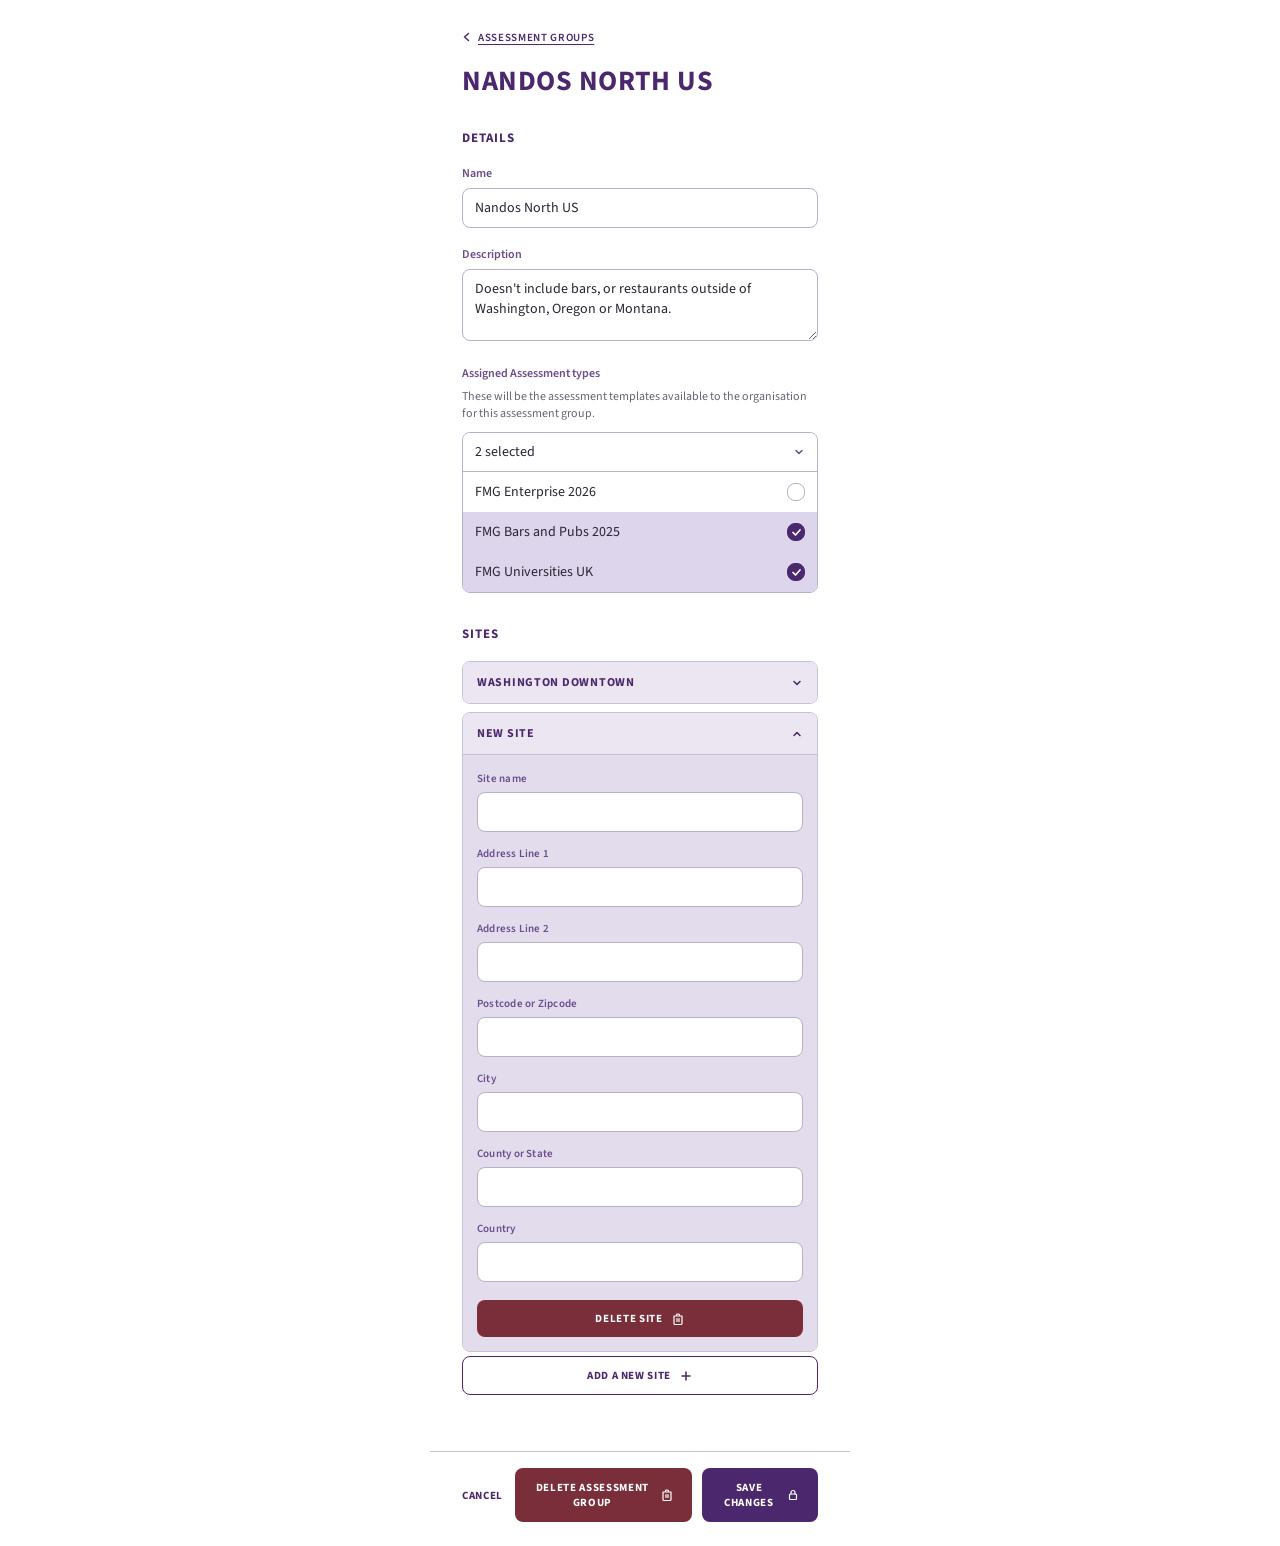
==== assessment-group-panel.html @ a785164b "Update hero copy and standardize 8px corner radius site-wide. Unify rectangular UI chrome through a " ====
<!DOCTYPE html>
<html lang="en">
  <head>
    <meta charset="utf-8" />
    <meta name="viewport" content="width=device-width, initial-scale=1" />
    <title>Assessment Group — Nandos North US</title>
    <link rel="preconnect" href="https://fonts.googleapis.com" />
    <link rel="preconnect" href="https://fonts.gstatic.com" crossorigin />
    <link
      href="https://fonts.googleapis.com/css2?family=Source+Sans+3:wght@400;600;700&display=swap"
      rel="stylesheet"
    />
    <style>
      *,
      *::before,
      *::after {
        box-sizing: border-box;
      }

      :root {
        --purple: #4b286d;
        --purple-hover: #3d1f58;
        --purple-pressed: #2f1845;
        --purple-muted: #6b4d8a;
        --lavender: #ebe6f2;
        --lavender-deep: #e2dced;
        --lavender-pressed: #d4c9e4;
        --lavender-selected: #ddd5eb;
        --red: #7a2e3a;
        --red-hover: #682733;
        --red-pressed: #551f28;
        --border: #c8c0d4;
        --border-input: #b8b0c4;
        --text-muted: #6a6278;
        --white: #ffffff;
        --panel-width: 420px;
        --radius-rect: 8px;
        --font: "Source Sans 3", Helvetica, Arial, sans-serif;
      }

      html,
      body {
        margin: 0;
        min-height: 100%;
        font-family: var(--font);
        font-size: 14px;
        color: var(--purple);
        background: var(--white);
      }

      .side-panel {
        width: 100%;
        max-width: var(--panel-width);
        min-height: 100vh;
        margin: 0 auto;
        background: var(--white);
        display: flex;
        flex-direction: column;
      }

      .side-panel__scroll {
        flex: 1;
        overflow-y: auto;
        padding: 28px 32px 24px;
      }

      /* Header */
      .back-link {
        display: inline-flex;
        align-items: center;
        gap: 6px;
        margin: 0 0 20px;
        padding: 0;
        border: 0;
        background: none;
        font: inherit;
        font-size: 11px;
        font-weight: 600;
        letter-spacing: 0.06em;
        text-transform: uppercase;
        color: var(--purple);
        text-decoration: underline;
        text-underline-offset: 3px;
        cursor: pointer;
      }

      .back-link svg {
        width: 10px;
        height: 10px;
        flex-shrink: 0;
      }

      .page-title {
        margin: 0 0 32px;
        font-size: 28px;
        font-weight: 700;
        line-height: 1.15;
        letter-spacing: 0.02em;
        text-transform: uppercase;
        color: var(--purple);
      }

      /* Sections */
      .section {
        margin-bottom: 32px;
      }

      .section__heading {
        margin: 0 0 18px;
        font-size: 13px;
        font-weight: 700;
        letter-spacing: 0.08em;
        text-transform: uppercase;
        color: var(--purple);
      }

      .field {
        margin-bottom: 18px;
      }

      .field__label {
        display: block;
        margin-bottom: 6px;
        font-size: 12px;
        font-weight: 600;
        color: var(--purple-muted);
      }

      .field__input,
      .field__textarea {
        width: 100%;
        padding: 9px 12px;
        border: 1px solid var(--border-input);
        border-radius: var(--radius-rect);
        font: inherit;
        font-size: 14px;
        color: #2a2433;
        background: var(--white);
      }

      .field__textarea {
        min-height: 72px;
        resize: vertical;
        line-height: 1.45;
      }

      .field__input:focus,
      .field__textarea:focus {
        outline: 2px solid rgba(75, 40, 109, 0.25);
        outline-offset: 0;
        border-color: var(--purple);
      }

      .field__hint {
        margin: 0 0 10px;
        font-size: 12px;
        line-height: 1.45;
        color: var(--text-muted);
      }

      /* Multi-select */
      .multiselect {
        border: 1px solid var(--border-input);
        border-radius: var(--radius-rect);
        overflow: hidden;
      }

      .multiselect__trigger {
        display: flex;
        align-items: center;
        justify-content: space-between;
        width: 100%;
        padding: 9px 12px;
        border: 0;
        background: var(--white);
        font: inherit;
        font-size: 14px;
        color: #2a2433;
        cursor: pointer;
        text-align: left;
      }

      .multiselect__trigger svg {
        width: 12px;
        height: 12px;
        color: var(--purple-muted);
        flex-shrink: 0;
      }

      .multiselect__list {
        list-style: none;
        margin: 0;
        padding: 0;
        border-top: 1px solid var(--border-input);
      }

      .multiselect__option {
        display: flex;
        align-items: center;
        justify-content: space-between;
        gap: 12px;
        padding: 10px 12px;
        background: var(--lavender-selected);
        border-bottom: 1px solid rgba(75, 40, 109, 0.08);
        font-size: 14px;
        color: #2a2433;
        cursor: pointer;
      }

      .multiselect__option:last-child {
        border-bottom: 0;
      }

      .multiselect__option--unchecked {
        background: var(--white);
      }

      .multiselect__option input {
        position: absolute;
        opacity: 0;
        pointer-events: none;
      }

      .checkbox {
        width: 18px;
        height: 18px;
        border: 1.5px solid var(--border-input);
        border-radius: var(--radius-rect);
        background: var(--white);
        flex-shrink: 0;
        display: grid;
        place-items: center;
      }

      .multiselect__option input:checked + .checkbox {
        background: var(--purple);
        border-color: var(--purple);
      }

      .checkbox svg {
        width: 11px;
        height: 11px;
        color: var(--white);
        opacity: 0;
      }

      .multiselect__option input:checked + .checkbox svg {
        opacity: 1;
      }

      /* Site accordions */
      .site-list {
        display: flex;
        flex-direction: column;
        gap: 8px;
      }

      .site-accordion {
        border: 1px solid var(--border);
        border-radius: var(--radius-rect);
        overflow: hidden;
      }

      .site-accordion__header {
        display: flex;
        align-items: center;
        justify-content: space-between;
        width: 100%;
        padding: 12px 14px;
        border: 0;
        background: var(--lavender);
        font: inherit;
        font-size: 12px;
        font-weight: 700;
        letter-spacing: 0.06em;
        text-transform: uppercase;
        color: var(--purple);
        cursor: pointer;
        text-align: left;
      }

      .site-accordion__header svg {
        width: 12px;
        height: 12px;
        flex-shrink: 0;
        transition: transform 0.2s ease;
      }

      .site-accordion--collapsed .site-accordion__header svg {
        transform: rotate(180deg);
      }

      .site-accordion__body {
        padding: 16px 14px 14px;
        background: var(--lavender-deep);
        border-top: 1px solid var(--border);
      }

      .site-accordion--collapsed .site-accordion__body {
        display: none;
      }

      .site-accordion__body .field__label {
        font-size: 11px;
        font-weight: 600;
        letter-spacing: 0.02em;
      }

      .site-accordion__body .field {
        margin-bottom: 14px;
      }

      .site-accordion__body .field:last-of-type {
        margin-bottom: 18px;
      }

      /* Buttons */
      .btn {
        display: inline-flex;
        align-items: center;
        justify-content: center;
        gap: 8px;
        padding: 11px 16px;
        border-radius: var(--radius-rect);
        font: inherit;
        font-size: 11px;
        font-weight: 700;
        letter-spacing: 0.06em;
        text-transform: uppercase;
        cursor: pointer;
        transition:
          background 0.15s ease,
          border-color 0.15s ease,
          color 0.15s ease;
      }

      .btn svg {
        width: 14px;
        height: 14px;
        flex-shrink: 0;
      }

      .btn--outline {
        width: 100%;
        margin-top: 4px;
        border: 1.5px solid var(--purple);
        background: var(--white);
        color: var(--purple);
      }

      .btn--outline:hover {
        background: var(--lavender);
        border-color: var(--purple-hover);
        color: var(--purple-hover);
      }

      .btn--outline:active {
        background: var(--lavender-pressed);
        border-color: var(--purple-pressed);
        color: var(--purple-pressed);
      }

      .btn--danger {
        width: 100%;
        border: 0;
        background: var(--red);
        color: var(--white);
      }

      .btn--danger:hover {
        background: var(--red-hover);
      }

      .btn--danger:active {
        background: var(--red-pressed);
      }

      .btn--danger-solid {
        border: 0;
        background: var(--red);
        color: var(--white);
        padding: 12px 18px;
      }

      .btn--danger-solid:hover {
        background: var(--red-hover);
      }

      .btn--danger-solid:active {
        background: var(--red-pressed);
      }

      .btn--primary {
        border: 0;
        background: var(--purple);
        color: var(--white);
        padding: 12px 18px;
      }

      .btn--primary:hover {
        background: var(--purple-hover);
      }

      .btn--primary:active {
        background: var(--purple-pressed);
      }

      .btn--text {
        border: 0;
        background: none;
        color: var(--purple);
        padding: 12px 0;
        font-size: 11px;
        font-weight: 700;
        letter-spacing: 0.06em;
        text-transform: uppercase;
      }

      .btn--text:hover {
        color: var(--purple-hover);
      }

      .btn--text:active {
        color: var(--purple-pressed);
      }

      /* Footer */
      .side-panel__footer {
        display: flex;
        align-items: center;
        justify-content: space-between;
        gap: 12px;
        padding: 16px 32px 24px;
        border-top: 1px solid var(--border);
        background: var(--white);
      }

      .footer-actions {
        display: flex;
        align-items: center;
        gap: 10px;
      }
    </style>
  </head>
  <body>
    <aside class="side-panel" aria-label="Edit assessment group">
        <div class="side-panel__scroll">
          <button type="button" class="back-link">
            <svg viewBox="0 0 10 10" fill="none" aria-hidden="true">
              <path
                d="M6.5 1.5 2.5 5l4 3.5"
                stroke="currentColor"
                stroke-width="1.5"
                stroke-linecap="round"
                stroke-linejoin="round"
              />
            </svg>
            Assessment Groups
          </button>

          <h1 class="page-title">Nandos North US</h1>

          <section class="section" aria-labelledby="details-heading">
            <h2 id="details-heading" class="section__heading">Details</h2>

            <div class="field">
              <label class="field__label" for="group-name">Name</label>
              <input
                class="field__input"
                type="text"
                id="group-name"
                value="Nandos North US"
              />
            </div>

            <div class="field">
              <label class="field__label" for="group-description">Description</label>
              <textarea class="field__textarea" id="group-description">Doesn't include bars, or restaurants outside of Washington, Oregon or Montana.</textarea>
            </div>

            <div class="field">
              <span class="field__label">Assigned Assessment types</span>
              <p class="field__hint">
                These will be the assessment templates available to the organisation for
                this assessment group.
              </p>

              <div class="multiselect">
                <button type="button" class="multiselect__trigger" aria-expanded="true">
                  <span id="selected-count">2 selected</span>
                  <svg viewBox="0 0 12 12" fill="none" aria-hidden="true">
                    <path
                      d="M3 4.5 6 7.5 9 4.5"
                      stroke="currentColor"
                      stroke-width="1.5"
                      stroke-linecap="round"
                      stroke-linejoin="round"
                    />
                  </svg>
                </button>
                <ul class="multiselect__list" role="listbox" aria-multiselectable="true">
                  <li>
                    <label class="multiselect__option multiselect__option--unchecked">
                      <span>FMG Enterprise 2026</span>
                      <input type="checkbox" data-label="FMG Enterprise 2026" />
                      <span class="checkbox" aria-hidden="true">
                        <svg viewBox="0 0 11 11" fill="none">
                          <path
                            d="M2 5.5 4.5 8 9 3"
                            stroke="currentColor"
                            stroke-width="1.75"
                            stroke-linecap="round"
                            stroke-linejoin="round"
                          />
                        </svg>
                      </span>
                    </label>
                  </li>
                  <li>
                    <label class="multiselect__option">
                      <span>FMG Bars and Pubs 2025</span>
                      <input type="checkbox" data-label="FMG Bars and Pubs 2025" checked />
                      <span class="checkbox" aria-hidden="true">
                        <svg viewBox="0 0 11 11" fill="none">
                          <path
                            d="M2 5.5 4.5 8 9 3"
                            stroke="currentColor"
                            stroke-width="1.75"
                            stroke-linecap="round"
                            stroke-linejoin="round"
                          />
                        </svg>
                      </span>
                    </label>
                  </li>
                  <li>
                    <label class="multiselect__option">
                      <span>FMG Universities UK</span>
                      <input type="checkbox" data-label="FMG Universities UK" checked />
                      <span class="checkbox" aria-hidden="true">
                        <svg viewBox="0 0 11 11" fill="none">
                          <path
                            d="M2 5.5 4.5 8 9 3"
                            stroke="currentColor"
                            stroke-width="1.75"
                            stroke-linecap="round"
                            stroke-linejoin="round"
                          />
                        </svg>
                      </span>
                    </label>
                  </li>
                </ul>
              </div>
            </div>
          </section>

          <section class="section" aria-labelledby="sites-heading">
            <h2 id="sites-heading" class="section__heading">Sites</h2>

            <div class="site-list">
              <div class="site-accordion site-accordion--collapsed" data-accordion>
                <button
                  type="button"
                  class="site-accordion__header"
                  aria-expanded="false"
                >
                  Washington Downtown
                  <svg viewBox="0 0 12 12" fill="none" aria-hidden="true">
                    <path
                      d="M3 7.5 6 4.5 9 7.5"
                      stroke="currentColor"
                      stroke-width="1.5"
                      stroke-linecap="round"
                      stroke-linejoin="round"
                    />
                  </svg>
                </button>
                <div class="site-accordion__body" hidden>
                  <div class="field">
                    <label class="field__label" for="site-wa-name">Site name</label>
                    <input
                      class="field__input"
                      type="text"
                      id="site-wa-name"
                      value="Washington Downtown"
                    />
                  </div>
                  <div class="field">
                    <label class="field__label" for="site-wa-line1">Address Line 1</label>
                    <input class="field__input" type="text" id="site-wa-line1" />
                  </div>
                  <div class="field">
                    <label class="field__label" for="site-wa-line2">Address Line 2</label>
                    <input class="field__input" type="text" id="site-wa-line2" />
                  </div>
                  <div class="field">
                    <label class="field__label" for="site-wa-postcode"
                      >Postcode or Zipcode</label
                    >
                    <input class="field__input" type="text" id="site-wa-postcode" />
                  </div>
                  <div class="field">
                    <label class="field__label" for="site-wa-city">City</label>
                    <input class="field__input" type="text" id="site-wa-city" />
                  </div>
                  <div class="field">
                    <label class="field__label" for="site-wa-state"
                      >County or State</label
                    >
                    <input class="field__input" type="text" id="site-wa-state" />
                  </div>
                  <div class="field">
                    <label class="field__label" for="site-wa-country">Country</label>
                    <input class="field__input" type="text" id="site-wa-country" />
                  </div>
                  <button type="button" class="btn btn--danger">
                    Delete Site
                    <svg viewBox="0 0 14 14" fill="none" aria-hidden="true">
                      <path
                        d="M3 4h8M5.5 4V3a1 1 0 0 1 1-1h1a1 1 0 0 1 1 1v1M11 4v7.5a1 1 0 0 1-1 1H4a1 1 0 0 1-1-1V4"
                        stroke="currentColor"
                        stroke-width="1.2"
                        stroke-linecap="round"
                        stroke-linejoin="round"
                      />
                      <path
                        d="M6 6.5v3M8 6.5v3"
                        stroke="currentColor"
                        stroke-width="1.2"
                        stroke-linecap="round"
                      />
                    </svg>
                  </button>
                </div>
              </div>

              <div class="site-accordion" data-accordion>
                <button
                  type="button"
                  class="site-accordion__header"
                  aria-expanded="true"
                >
                  New Site
                  <svg viewBox="0 0 12 12" fill="none" aria-hidden="true">
                    <path
                      d="M3 7.5 6 4.5 9 7.5"
                      stroke="currentColor"
                      stroke-width="1.5"
                      stroke-linecap="round"
                      stroke-linejoin="round"
                    />
                  </svg>
                </button>
                <div class="site-accordion__body">
                  <div class="field">
                    <label class="field__label" for="site-new-name">Site name</label>
                    <input class="field__input" type="text" id="site-new-name" />
                  </div>
                  <div class="field">
                    <label class="field__label" for="site-new-line1">Address Line 1</label>
                    <input class="field__input" type="text" id="site-new-line1" />
                  </div>
                  <div class="field">
                    <label class="field__label" for="site-new-line2">Address Line 2</label>
                    <input class="field__input" type="text" id="site-new-line2" />
                  </div>
                  <div class="field">
                    <label class="field__label" for="site-new-postcode"
                      >Postcode or Zipcode</label
                    >
                    <input class="field__input" type="text" id="site-new-postcode" />
                  </div>
                  <div class="field">
                    <label class="field__label" for="site-new-city">City</label>
                    <input class="field__input" type="text" id="site-new-city" />
                  </div>
                  <div class="field">
                    <label class="field__label" for="site-new-state"
                      >County or State</label
                    >
                    <input class="field__input" type="text" id="site-new-state" />
                  </div>
                  <div class="field">
                    <label class="field__label" for="site-new-country">Country</label>
                    <input class="field__input" type="text" id="site-new-country" />
                  </div>
                  <button type="button" class="btn btn--danger">
                    Delete Site
                    <svg viewBox="0 0 14 14" fill="none" aria-hidden="true">
                      <path
                        d="M3 4h8M5.5 4V3a1 1 0 0 1 1-1h1a1 1 0 0 1 1 1v1M11 4v7.5a1 1 0 0 1-1 1H4a1 1 0 0 1-1-1V4"
                        stroke="currentColor"
                        stroke-width="1.2"
                        stroke-linecap="round"
                        stroke-linejoin="round"
                      />
                      <path
                        d="M6 6.5v3M8 6.5v3"
                        stroke="currentColor"
                        stroke-width="1.2"
                        stroke-linecap="round"
                      />
                    </svg>
                  </button>
                </div>
              </div>
            </div>

            <button type="button" class="btn btn--outline">
              Add a new site
              <svg viewBox="0 0 14 14" fill="none" aria-hidden="true">
                <path
                  d="M7 3v8M3 7h8"
                  stroke="currentColor"
                  stroke-width="1.5"
                  stroke-linecap="round"
                />
              </svg>
            </button>
          </section>
        </div>

        <footer class="side-panel__footer">
          <button type="button" class="btn btn--text">Cancel</button>
          <div class="footer-actions">
            <button type="button" class="btn btn--danger-solid">
              Delete Assessment Group
              <svg viewBox="0 0 14 14" fill="none" aria-hidden="true">
                <path
                  d="M3 4h8M5.5 4V3a1 1 0 0 1 1-1h1a1 1 0 0 1 1 1v1M11 4v7.5a1 1 0 0 1-1 1H4a1 1 0 0 1-1-1V4"
                  stroke="currentColor"
                  stroke-width="1.2"
                  stroke-linecap="round"
                  stroke-linejoin="round"
                />
                <path
                  d="M6 6.5v3M8 6.5v3"
                  stroke="currentColor"
                  stroke-width="1.2"
                  stroke-linecap="round"
                />
              </svg>
            </button>
            <button type="button" class="btn btn--primary">
              Save Changes
              <svg viewBox="0 0 14 14" fill="none" aria-hidden="true">
                <rect
                  x="3.5"
                  y="6"
                  width="7"
                  height="5.5"
                  rx="1"
                  stroke="currentColor"
                  stroke-width="1.2"
                />
                <path
                  d="M5 6V4.5a2 2 0 0 1 4 0V6"
                  stroke="currentColor"
                  stroke-width="1.2"
                  stroke-linecap="round"
                />
              </svg>
            </button>
          </div>
        </footer>
    </aside>

    <script>
      document.querySelectorAll("[data-accordion]").forEach((accordion) => {
        const header = accordion.querySelector(".site-accordion__header");
        const body = accordion.querySelector(".site-accordion__body");

        header.addEventListener("click", () => {
          const collapsed = accordion.classList.toggle("site-accordion--collapsed");
          header.setAttribute("aria-expanded", String(!collapsed));
          body.hidden = collapsed;
        });
      });

      const checkboxes = document.querySelectorAll(".multiselect__option input");
      const countEl = document.getElementById("selected-count");

      function updateSelectedCount() {
        const count = [...checkboxes].filter((cb) => cb.checked).length;
        countEl.textContent = count === 1 ? "1 selected" : count + " selected";

        checkboxes.forEach((cb) => {
          cb.closest(".multiselect__option").classList.toggle(
            "multiselect__option--unchecked",
            !cb.checked
          );
        });
      }

      checkboxes.forEach((cb) => {
        cb.addEventListener("change", updateSelectedCount);
      });
    </script>
  </body>
</html>
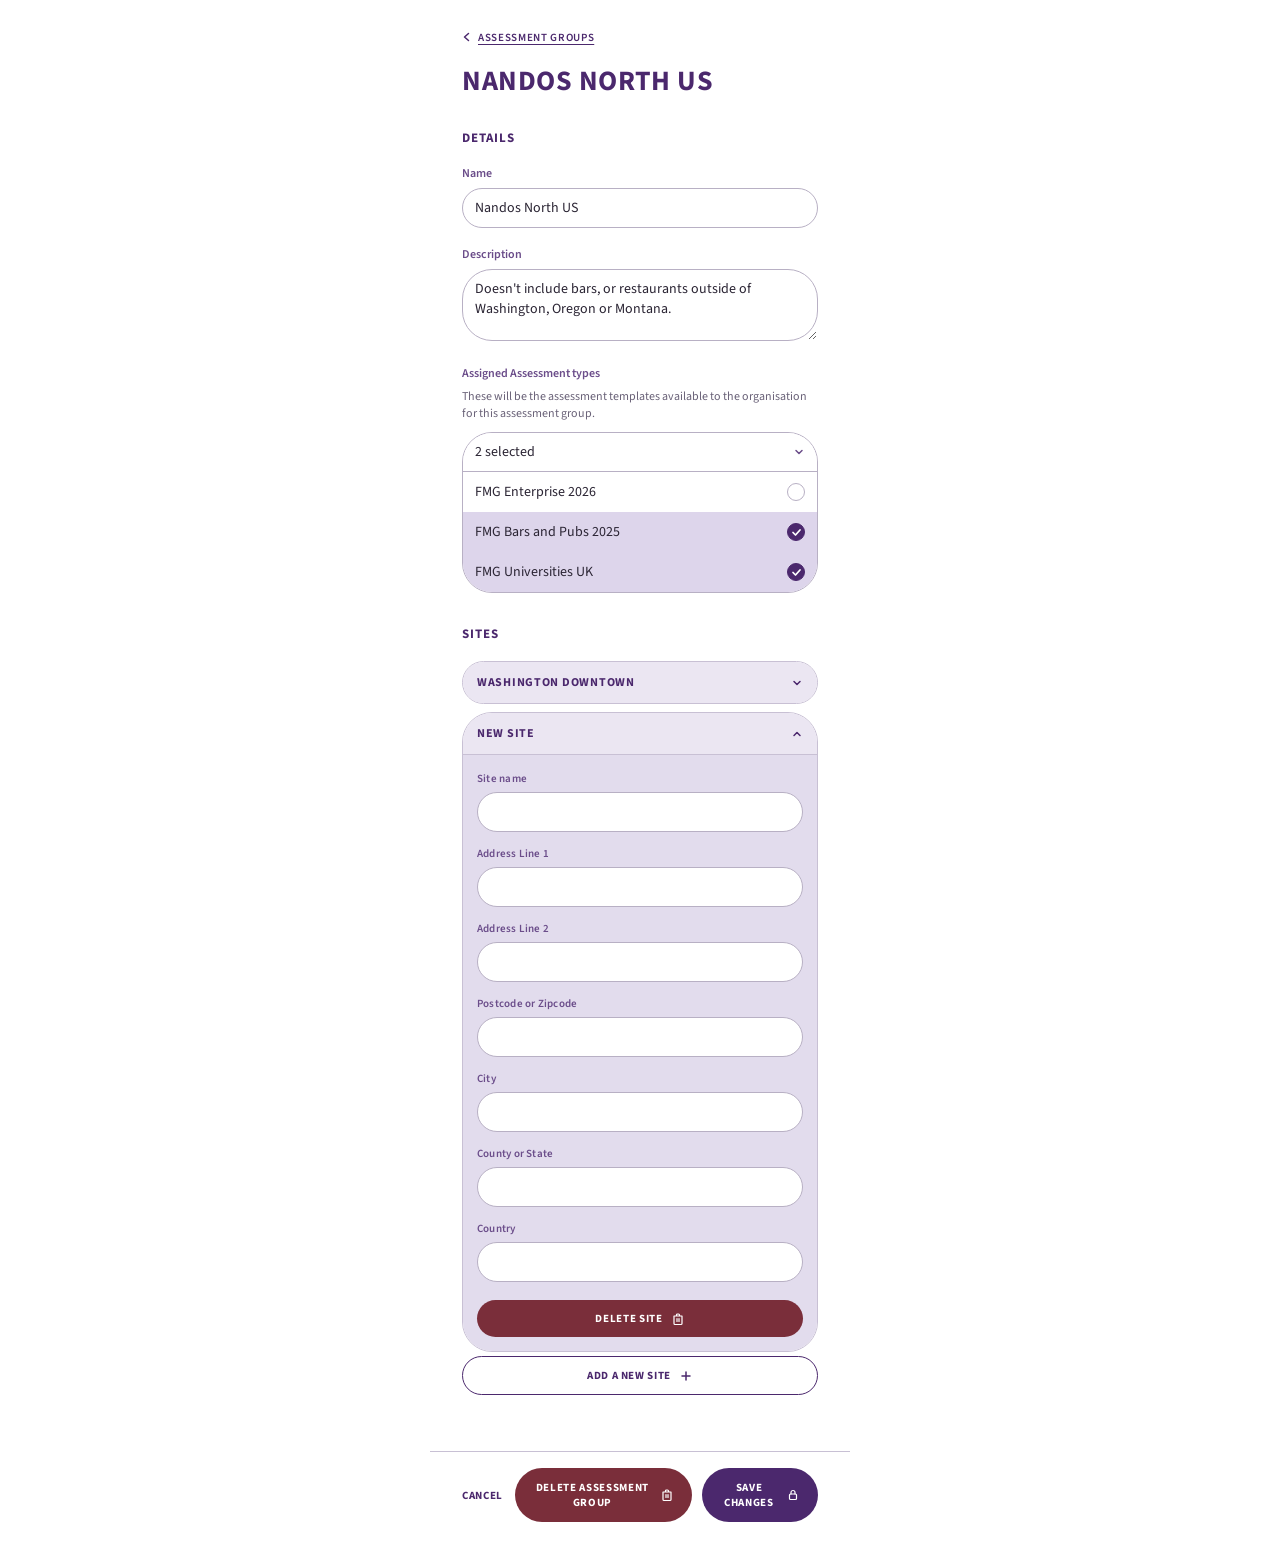
==== commit 89ca205d: "Update WCR project card and refine case study layout polish. Replace the WCR homepage card with the " ====
--- a/assessment-group-panel.html
+++ b/assessment-group-panel.html
@@ -34,7 +34,7 @@
         --text-muted: #6a6278;
         --white: #ffffff;
         --panel-width: 420px;
-        --radius-rect: 8px;
+        --radius-rect: 30px;
         --font: "Source Sans 3", Helvetica, Arial, sans-serif;
       }
 
